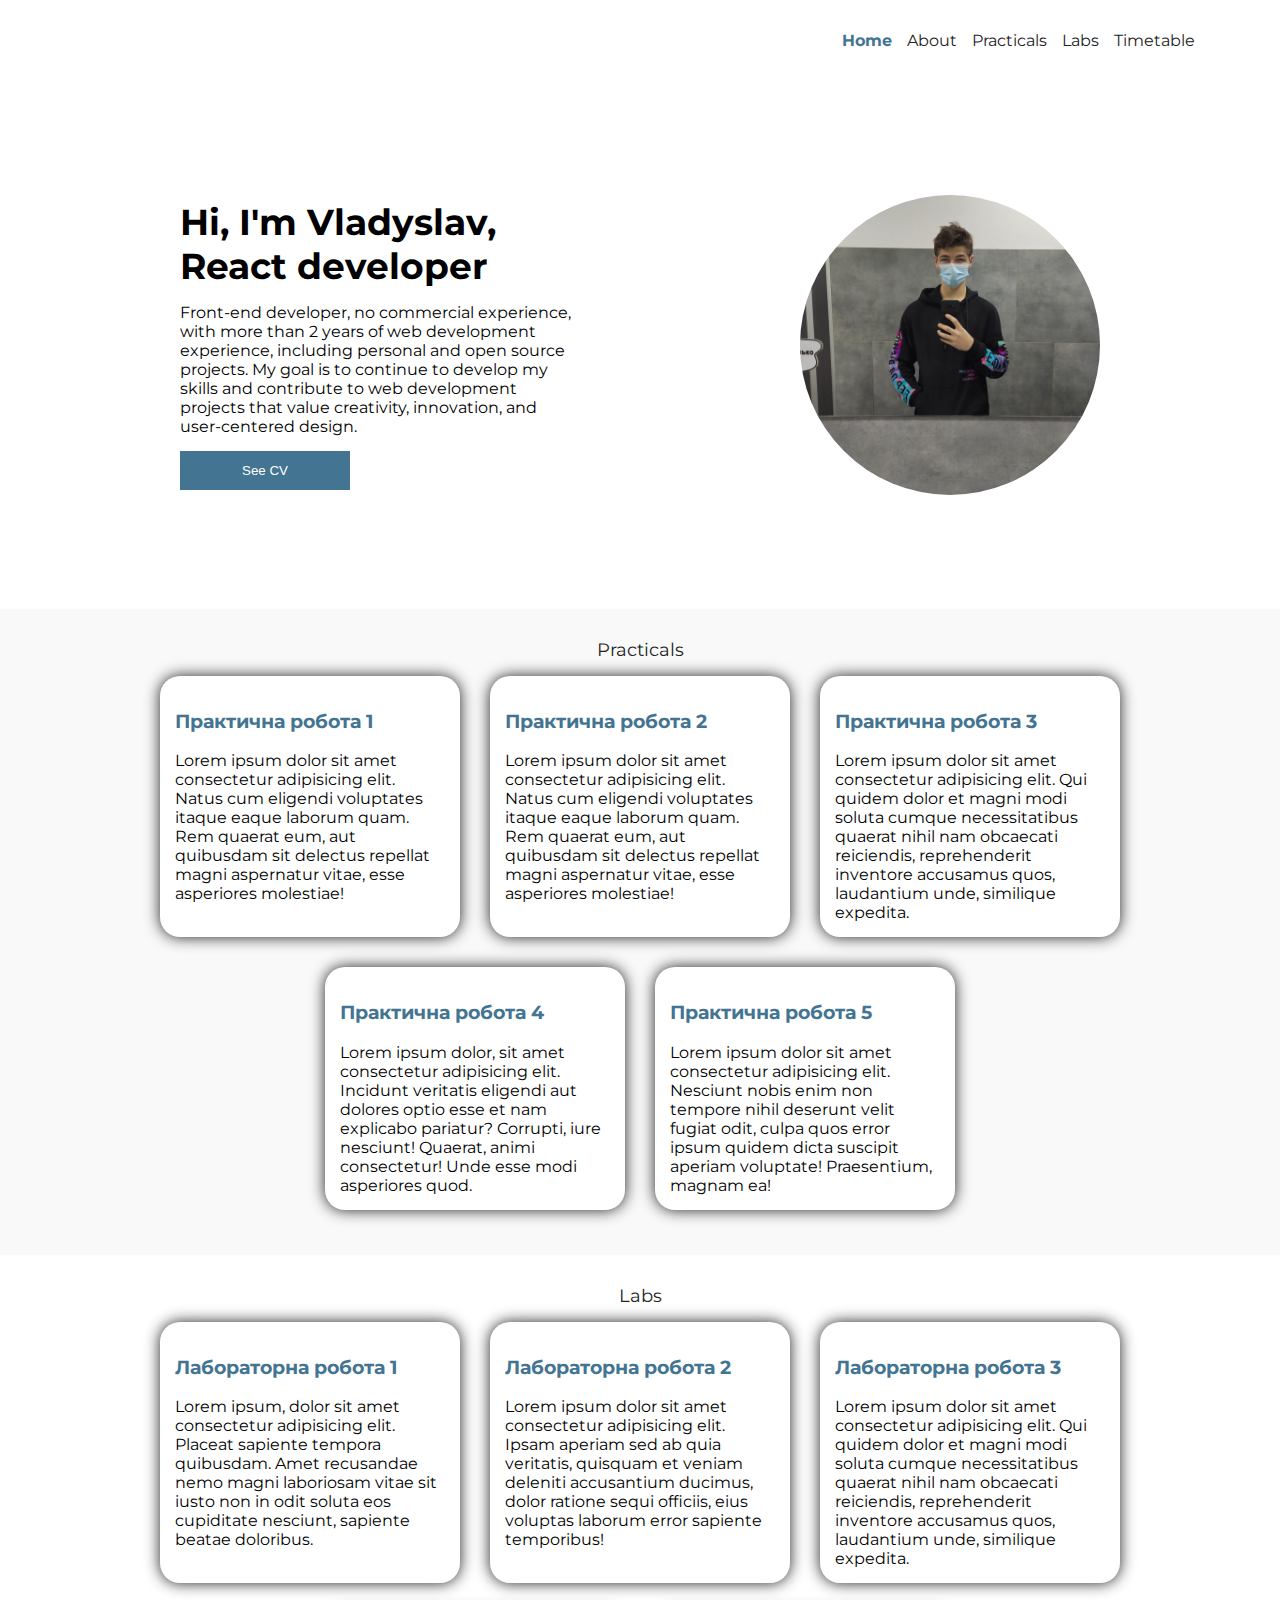
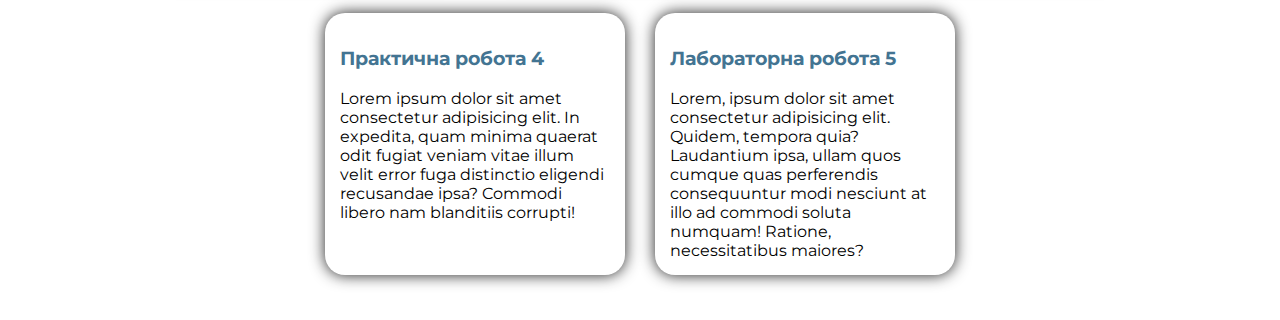
==== lab5/index.html @ 9008a157 "added lab5" ====
<!DOCTYPE html>
<html lang="en">
	<head>
		<meta charset="UTF-8" />
		<meta name="viewport" content="width=device-width, initial-scale=1.0" />
		<title>Masokha Vladyslav - Junior React developer</title>
		<link rel="stylesheet" href="./assets/styles/style.css" />

		<!-- Fonts -->
		<link rel="preconnect" href="https://fonts.googleapis.com" />
		<link rel="preconnect" href="https://fonts.gstatic.com" crossorigin />
		<link
			href="https://fonts.googleapis.com/css2?family=Montserrat:ital,wght@0,100..900;1,100..900&display=swap"
			rel="stylesheet"
		/>

		<script src="./assets/js/main.js" defer></script>
	</head>
	<body>
		<div id="root">
			<header class="header">
				<div class="wrapper">
					<nav class="nav" role="navigation">
						<ul>
							<li>
								<a href="./index.html" class="navLink active">Home</a>
							</li>
							<li>
								<a href="#about" class="navLink">About</a>
							</li>
							<li>
								<a href="#pzs">Practicals</a>
							</li>
							<li>
								<a href="#labs">Labs</a>
							</li>
							<li>
								<a href="./timetable.html">Timetable</a>
							</li>
						</ul>
					</nav>

					<button type="button" class="burgerNav">
						<span class="burgerLine"></span>
					</button>
				</div>
			</header>

			<main class="main">
				<section class="about" id="about">
					<div class="wrapper">
						<div class="aboutBody">
							<div class="aboutInfo">
								<h1>Hi, I'm Vladyslav, React developer</h1>
								<p>
									Front-end developer, no commercial experience, with more than
									2 years of web development experience, including personal and
									open source projects. My goal is to continue to develop my
									skills and contribute to web development projects that value
									creativity, innovation, and user-centered design.
								</p>
								<a
									href="https://stirring-bienenstitch-fa72ca.netlify.app/"
									target="_blank"
								>
									<button type="button">See CV</button>
								</a>
							</div>

							<img
								src="./assets/images/photo.jpg"
								alt="User photo"
								class="aboutImage"
							/>
						</div>
					</div>
				</section>

				<section class="pzs" id="pzs">
					<div class="wrapper">
						<h2>Practicals</h2>

						<div class="pzsBody">
							<div class="pz">
								<h3>
									<a href="./timetable.html">Практична робота 1</a>
								</h3>
								<p>
									Lorem ipsum dolor sit amet consectetur adipisicing elit. Natus
									cum eligendi voluptates itaque eaque laborum quam. Rem quaerat
									eum, aut quibusdam sit delectus repellat magni aspernatur
									vitae, esse asperiores molestiae!
								</p>
							</div>
							<div class="pz">
								<h3>
									<a href="./pz1/index.html">Практична робота 2</a>
								</h3>
								<p>
									Lorem ipsum dolor sit amet consectetur adipisicing elit. Natus
									cum eligendi voluptates itaque eaque laborum quam. Rem quaerat
									eum, aut quibusdam sit delectus repellat magni aspernatur
									vitae, esse asperiores molestiae!
								</p>
							</div>
							<div class="pz">
								<h3>
									<a href="./pz3/index.html">Практична робота 3</a>
								</h3>
								<p>
									Lorem ipsum dolor sit amet consectetur adipisicing elit. Qui
									quidem dolor et magni modi soluta cumque necessitatibus
									quaerat nihil nam obcaecati reiciendis, reprehenderit
									inventore accusamus quos, laudantium unde, similique expedita.
								</p>
							</div>
							<div class="pz">
								<h3>
									<a href="./pz4/index.html">Практична робота 4</a>
								</h3>
								<p>
									Lorem ipsum dolor, sit amet consectetur adipisicing elit.
									Incidunt veritatis eligendi aut dolores optio esse et nam
									explicabo pariatur? Corrupti, iure nesciunt! Quaerat, animi
									consectetur! Unde esse modi asperiores quod.
								</p>
							</div>
							<div class="pz">
								<h3>
									<a href="./pz5/index.html">Практична робота 5</a>
								</h3>
								<p>
									Lorem ipsum dolor sit amet consectetur adipisicing elit.
									Nesciunt nobis enim non tempore nihil deserunt velit fugiat
									odit, culpa quos error ipsum quidem dicta suscipit aperiam
									voluptate! Praesentium, magnam ea!
								</p>
							</div>
						</div>
					</div>
				</section>

				<section class="labs" id="labs">
					<div class="wrapper">
						<h2>Labs</h2>

						<div class="labsBody">
							<div class="lab">
								<h3>
									<a href="./lab1/index.html">Лабораторна робота 1</a>
								</h3>
								<p>
									Lorem ipsum, dolor sit amet consectetur adipisicing elit.
									Placeat sapiente tempora quibusdam. Amet recusandae nemo magni
									laboriosam vitae sit iusto non in odit soluta eos cupiditate
									nesciunt, sapiente beatae doloribus.
								</p>
							</div>
							<div class="lab">
								<h3>
									<a href="./lab2/lab2.html">Лабораторна робота 2</a>
								</h3>
								<p>
									Lorem ipsum dolor sit amet consectetur adipisicing elit. Ipsam
									aperiam sed ab quia veritatis, quisquam et veniam deleniti
									accusantium ducimus, dolor ratione sequi officiis, eius
									voluptas laborum error sapiente temporibus!
								</p>
							</div>
							<div class="lab">
								<h3>
									<a href="./pz3/index.html">Лабораторна робота 3</a>
								</h3>
								<p>
									Lorem ipsum dolor sit amet consectetur adipisicing elit. Qui
									quidem dolor et magni modi soluta cumque necessitatibus
									quaerat nihil nam obcaecati reiciendis, reprehenderit
									inventore accusamus quos, laudantium unde, similique expedita.
								</p>
							</div>
							<div class="lab">
								<h3>
									<a href="./lab4/index.html">Практична робота 4</a>
								</h3>
								<p>
									Lorem ipsum dolor sit amet consectetur adipisicing elit. In
									expedita, quam minima quaerat odit fugiat veniam vitae illum
									velit error fuga distinctio eligendi recusandae ipsa? Commodi
									libero nam blanditiis corrupti!
								</p>
							</div>
							<div class="lab">
								<h3>
									<a href="./lab5/index.html">Лабораторна робота 5</a>
								</h3>
								<p>
									Lorem, ipsum dolor sit amet consectetur adipisicing elit.
									Quidem, tempora quia? Laudantium ipsa, ullam quos cumque quas
									perferendis consequuntur modi nesciunt at illo ad commodi
									soluta numquam! Ratione, necessitatibus maiores?
								</p>
							</div>
						</div>
					</div>
				</section>
			</main>
		</div>
	</body>
</html>
---- lab5/assets/styles/style.css ----
*,
*::before,
*::after {
	box-sizing: border-box;
}

#root {
	display: flex;
	flex-direction: column;
	min-height: 100vh;
	overflow: hidden;
}

body {
	font-family: 'Montserrat', serif;
}

body,
h1,
p,
h2 {
	margin: 0;
	padding: 0;
}

li {
	list-style: none;
}

a {
	text-decoration: none;
}

.wrapper {
	max-width: 1170px;
	margin: 0 auto;
	padding: 0 15px;
}

.header {
	background-color: #fff;

	.nav {
		position: fixed;
		top: 0;
		left: 0;
		right: 0;

		z-index: 2;

		ul {
			display: flex;
			flex-direction: column;
			align-items: center;
			background-color: #fff;
			padding: 10px 15px;
			transition: transform 1s ease;
			transform: translateY(-200%);

			&.visible {
				transform: none;
			}

			li {
				padding: 5px 0;
				cursor: pointer;

				a {
					color: #222;
					transition: color 0.5s ease-in-out;

					&.active {
						color: #437492;
						font-weight: 700;
					}

					&:hover {
						color: #437492;
					}
				}
			}
		}
	}

	.burgerNav {
		position: absolute;
		right: 15px;
		top: 15px;
		display: block;
		z-index: 9;

		width: 30px;
		height: 20px;

		padding: 0;
		border: none;
		background: transparent;

		cursor: pointer;

		&::before,
		&::after {
			content: '';
			position: absolute;
			right: 0;

			width: 100%;
			height: 2px;

			background: #222;
			transition: transform 0.5s ease-in;
		}

		&::before {
			top: 0;
		}

		&::after {
			bottom: 0;
		}

		.burgerLine {
			width: 100%;
			height: 2px;

			position: absolute;
			right: 0;
			top: 50%;

			background: #222;
			transform: translateY(-50%);
			opacity: 1;
			transition: opacity 1s ease;
		}
	}

	.open {
		.burgerLine {
			opacity: 0;
		}

		&::before {
			top: 10px;
			transform: rotate(45deg);
		}

		&::after {
			top: 10px;
			transform: rotate(-45deg);
		}
	}
}

.about {
	background-color: #fff;

	.aboutBody {
		display: flex;
		flex-direction: column-reverse;
		flex-wrap: wrap;
		justify-content: space-around;
		gap: 30px;
		align-items: center;
		padding: 10% 15px;

		.aboutInfo {
			max-width: 400px;
			display: flex;
			flex-direction: column;
			text-align: center;
			align-items: center;
			gap: 15px;

			h1 {
				font-size: 36px;
			}

			a {
				font-weight: 700;
				transition: color 0.5s ease-in-out;

				button {
					color: #fff;
					cursor: pointer;
					transition: all 0.5s ease-in-out;
					padding: 10px 60px;
					border: 2px solid #437492;
					background-color: #437492;

					&:hover {
						background-color: transparent;
						color: #222;
					}
				}
			}
		}

		.aboutImage {
			max-width: 300px;
			border-radius: 50%;
		}
	}
}

.pzs,
.labs {
	padding: 30px 0;
	background-color: #f9f9f9;

	h2 {
		font-size: 18px;
		color: #222;
		font-weight: 400;
		text-align: center;
	}

	.pzsBody,
	.labsBody {
		display: flex;
		flex-wrap: wrap;
		justify-content: center;
		gap: 30px;
		margin: 15px 0;

		.pz,
		.lab {
			max-width: 300px;
			background-color: #fff;
			padding: 15px;
			border-radius: 20px;
			box-shadow: 0 0 15px #222;
			transition: transform .5s ease-in-out;

			&:hover {
				cursor: pointer;
				transform: scale(1.05);
			}

			h3 a {
				color: #437492;
			}
		}
	}
}

.labs {
	background-color: #fff;
}

table {
	width: 100%;
	border-collapse: collapse;
	margin: 20px 0;
	box-shadow: 0 2px 10px rgba(0, 0, 0, 0.1);

	th,
	td {
		border: 1px solid #ccc;
		padding: 15px;
		text-align: center;
		background-color: #fff;
		transition: background-color 0.3s;
	}

	th {
		background-color: #502fd4;
		color: #fff;

		p {
			margin: 0;
			font-size: 0.8em;
		}
	}

	td:hover {
		background-color: #f1f1f1;
	}

	.time {
		font-weight: bold;
	}
}

@media screen and (min-width: 1024px) {
	.header {
		.nav {
			position: static;

			ul {
				flex-direction: row;
				transform: none;
				justify-content: flex-end;

				li:not(:first-child) {
					margin: 0 0 0 15px;
				}
			}
		}

		.burgerNav {
			display: none;
		}
	}

	.about {
		.aboutBody {
			flex-direction: row;

			.aboutInfo {
				text-align: start;
				align-items: flex-start;
			}
		}
	}
}
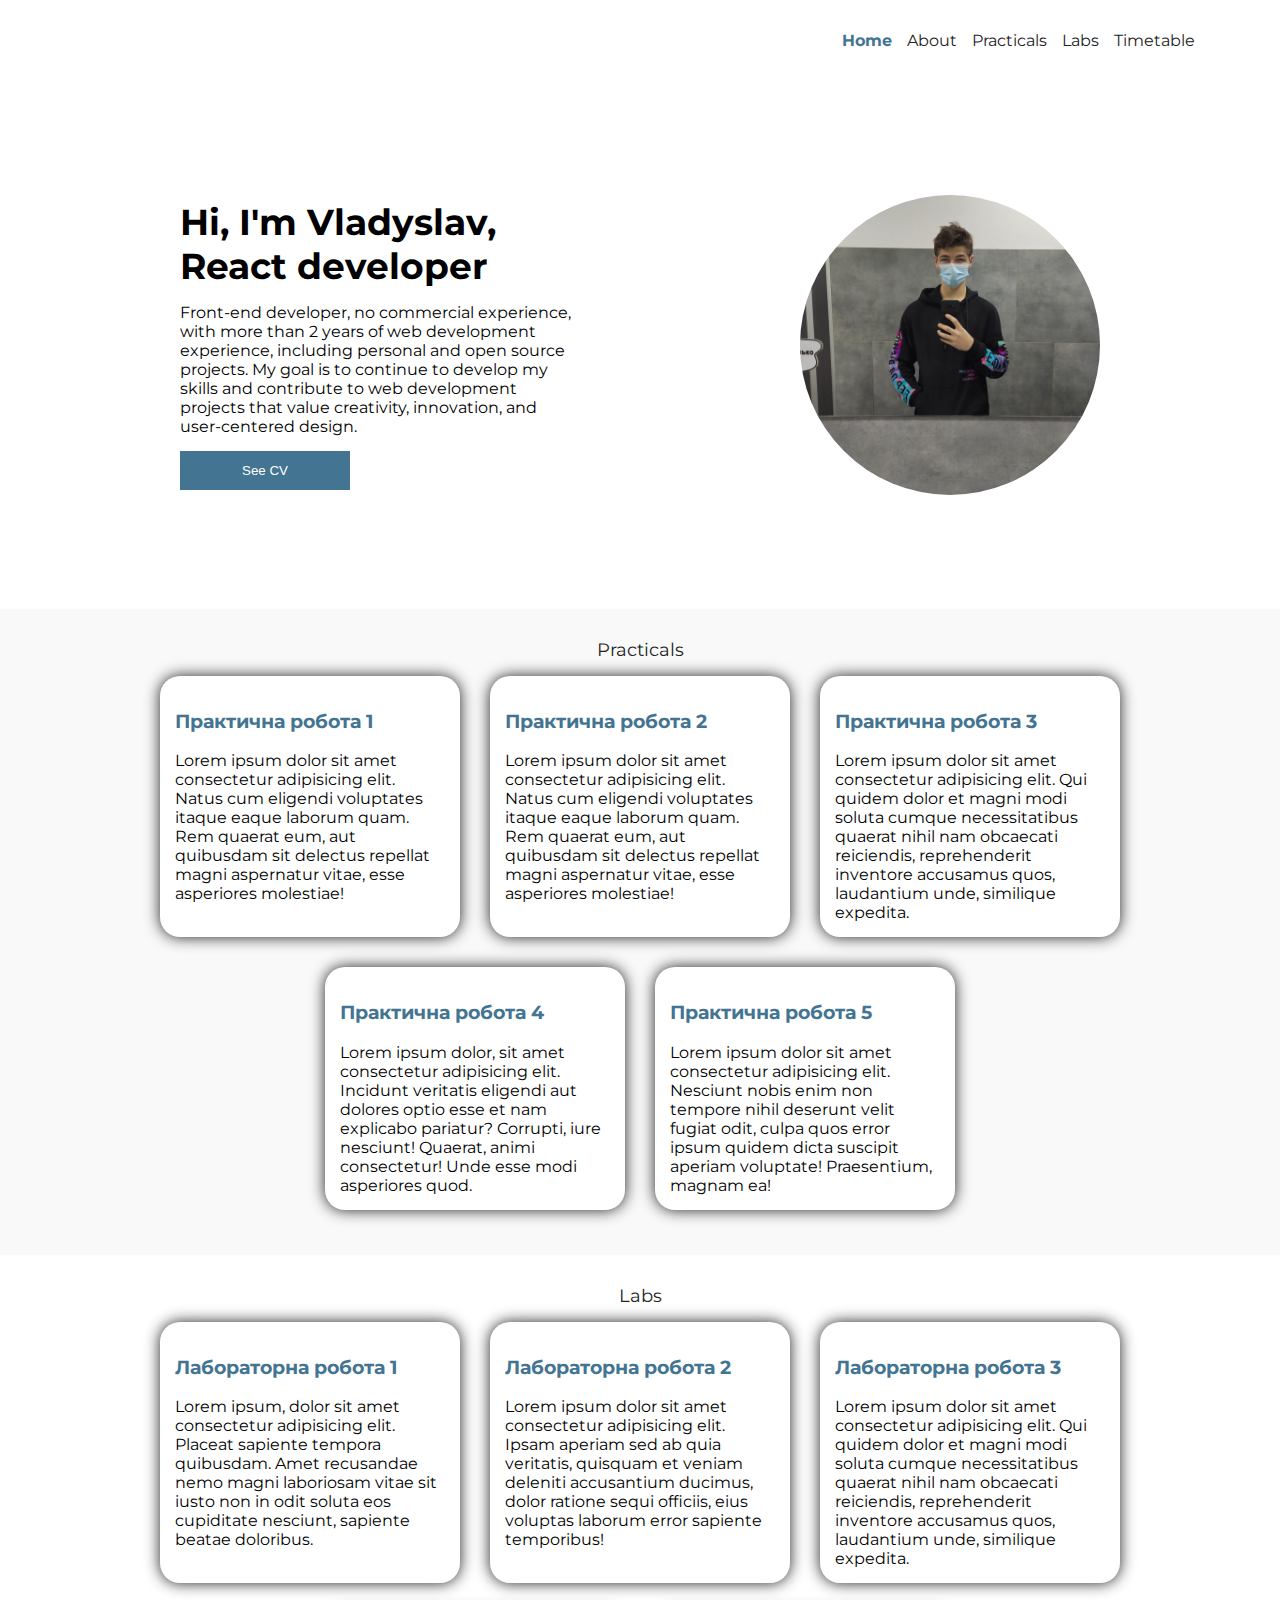
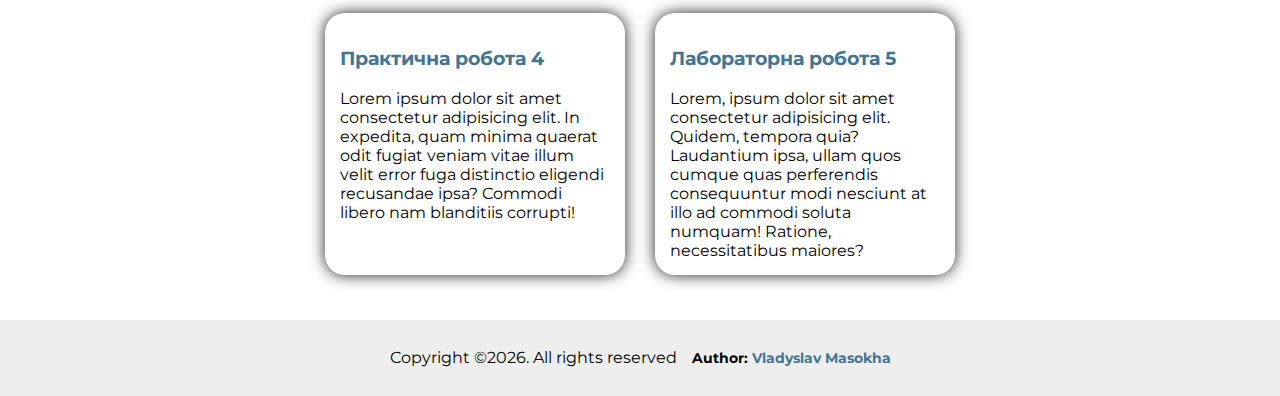
==== commit 9b0a2b5d: "added footer & styles" ====
--- a/lab5/index.html
+++ b/lab5/index.html
@@ -204,6 +204,15 @@
 					</div>
 				</section>
 			</main>
+
+			<footer class="footer">
+				<div class="wrapper">
+					<div class="footerBody">
+						<p>Copyright &copy;<span></span>. All rights reserved</p>
+						<h3>Author: <span>Vladyslav Masokha</span></h3>
+					</div>
+				</div>
+			</footer>
 		</div>
 	</body>
 </html>
--- a/lab5/assets/styles/style.css
+++ b/lab5/assets/styles/style.css
@@ -229,7 +229,7 @@
 			padding: 15px;
 			border-radius: 20px;
 			box-shadow: 0 0 15px #222;
-			transition: transform .5s ease-in-out;
+			transition: transform 0.5s ease-in-out;
 
 			&:hover {
 				cursor: pointer;
@@ -245,6 +245,27 @@
 
 .labs {
 	background-color: #fff;
+}
+
+.footer {
+	background-color: #eee;
+
+	.footerBody {
+		display: flex;
+		flex-wrap: wrap;
+		justify-content: center;
+		gap: 15px;
+		align-items: center;
+		padding: 15px 0;
+
+		h3 {
+			font-size: 14px;
+
+			span {
+				color: #437492;
+			}
+		}
+	}
 }
 
 table {
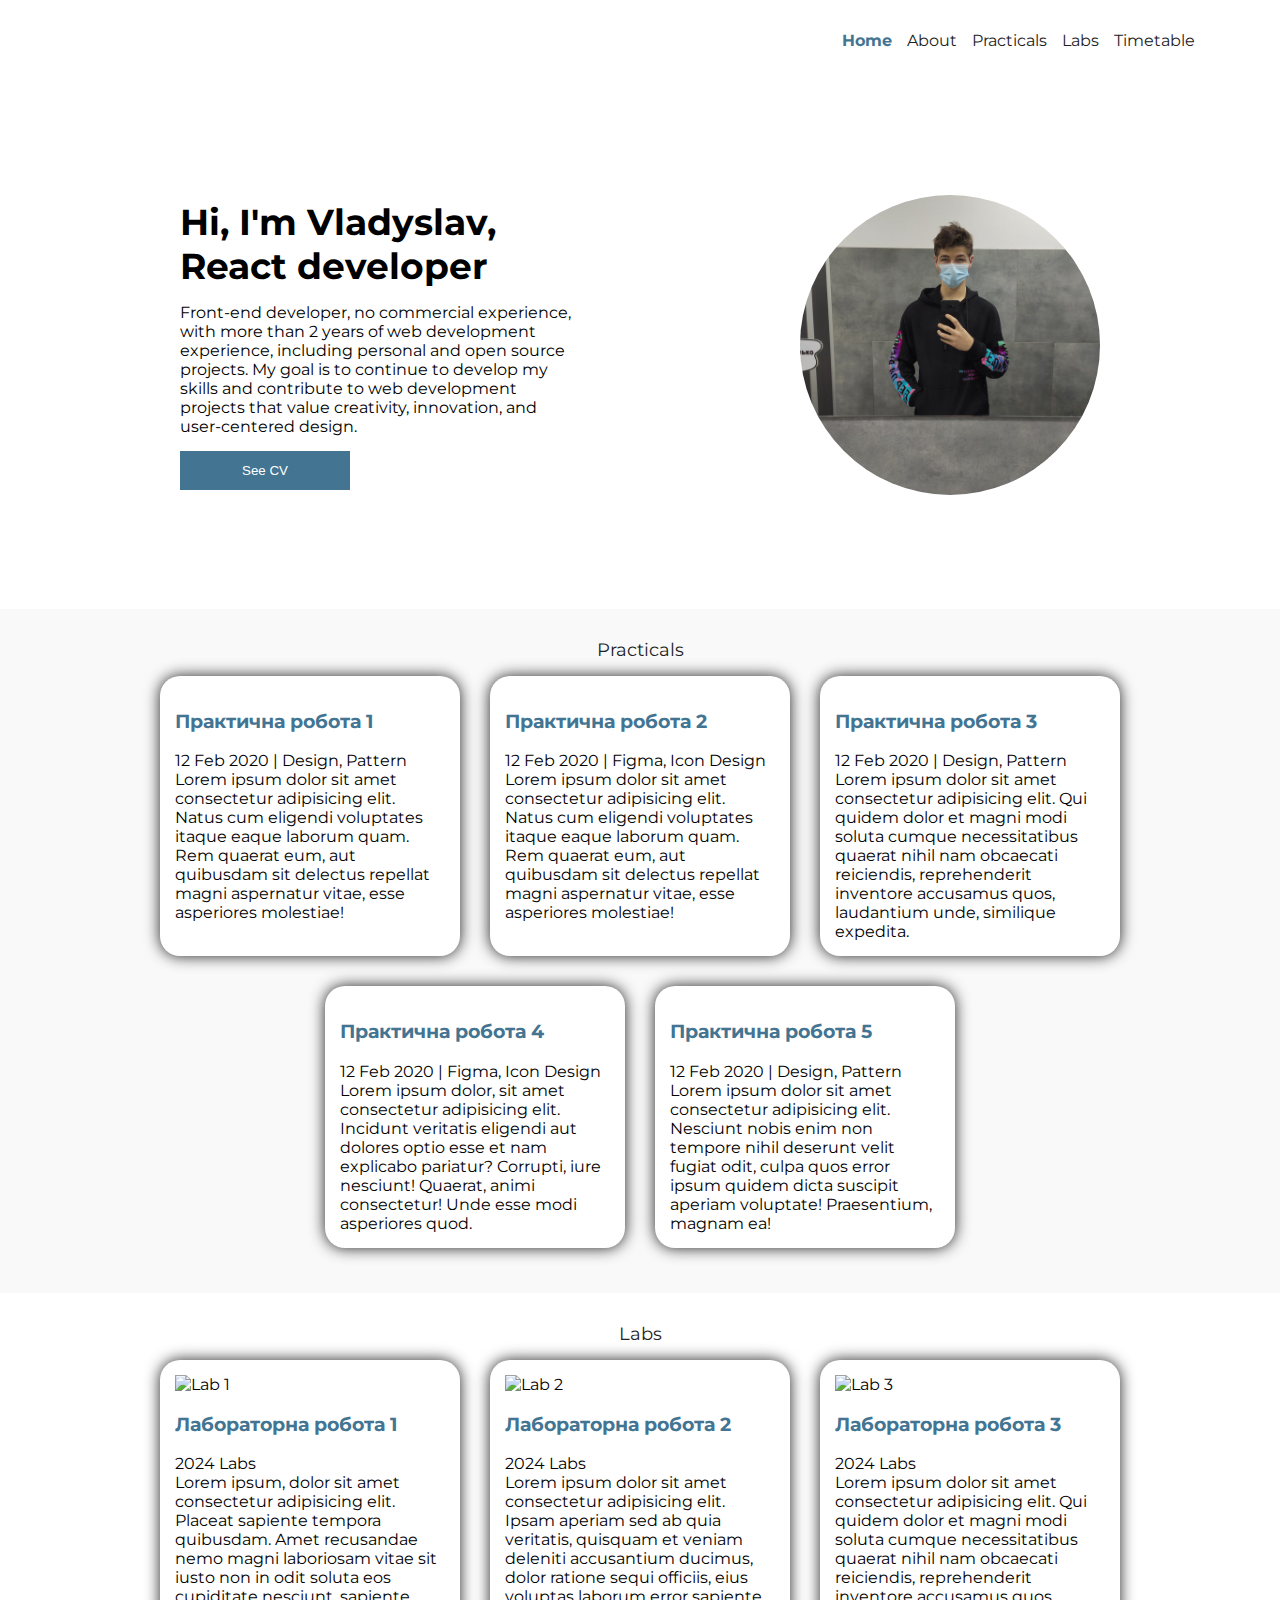
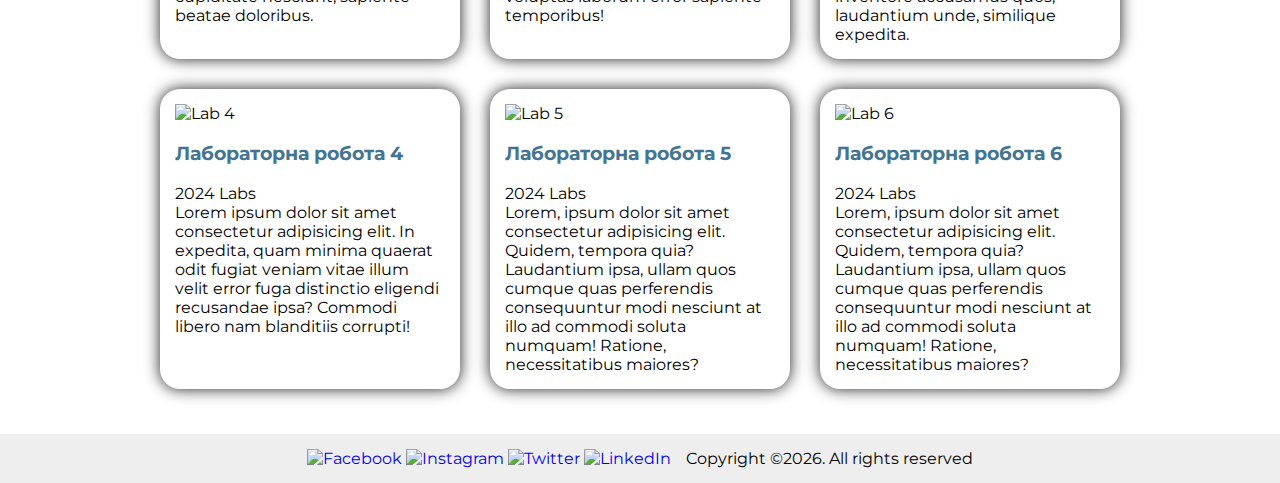
==== commit 0cac54b0: "added lab6" ====
--- a/lab5/index.html
+++ b/lab5/index.html
@@ -85,6 +85,7 @@
 								<h3>
 									<a href="./timetable.html">Практична робота 1</a>
 								</h3>
+								<p class="dateAuthor">12 Feb 2020 | Design, Pattern</p>
 								<p>
 									Lorem ipsum dolor sit amet consectetur adipisicing elit. Natus
 									cum eligendi voluptates itaque eaque laborum quam. Rem quaerat
@@ -96,6 +97,7 @@
 								<h3>
 									<a href="./pz1/index.html">Практична робота 2</a>
 								</h3>
+								<p class="dateAuthor">12 Feb 2020 | Figma, Icon Design</p>
 								<p>
 									Lorem ipsum dolor sit amet consectetur adipisicing elit. Natus
 									cum eligendi voluptates itaque eaque laborum quam. Rem quaerat
@@ -107,6 +109,7 @@
 								<h3>
 									<a href="./pz3/index.html">Практична робота 3</a>
 								</h3>
+								<p class="dateAuthor">12 Feb 2020 | Design, Pattern</p>
 								<p>
 									Lorem ipsum dolor sit amet consectetur adipisicing elit. Qui
 									quidem dolor et magni modi soluta cumque necessitatibus
@@ -118,6 +121,7 @@
 								<h3>
 									<a href="./pz4/index.html">Практична робота 4</a>
 								</h3>
+								<p class="dateAuthor">12 Feb 2020 | Figma, Icon Design</p>
 								<p>
 									Lorem ipsum dolor, sit amet consectetur adipisicing elit.
 									Incidunt veritatis eligendi aut dolores optio esse et nam
@@ -129,6 +133,7 @@
 								<h3>
 									<a href="./pz5/index.html">Практична робота 5</a>
 								</h3>
+								<p class="dateAuthor">12 Feb 2020 | Design, Pattern</p>
 								<p>
 									Lorem ipsum dolor sit amet consectetur adipisicing elit.
 									Nesciunt nobis enim non tempore nihil deserunt velit fugiat
@@ -146,59 +151,119 @@
 
 						<div class="labsBody">
 							<div class="lab">
-								<h3>
-									<a href="./lab1/index.html">Лабораторна робота 1</a>
-								</h3>
-								<p>
-									Lorem ipsum, dolor sit amet consectetur adipisicing elit.
-									Placeat sapiente tempora quibusdam. Amet recusandae nemo magni
-									laboriosam vitae sit iusto non in odit soluta eos cupiditate
-									nesciunt, sapiente beatae doloribus.
-								</p>
-							</div>
-							<div class="lab">
-								<h3>
-									<a href="./lab2/lab2.html">Лабораторна робота 2</a>
-								</h3>
-								<p>
-									Lorem ipsum dolor sit amet consectetur adipisicing elit. Ipsam
-									aperiam sed ab quia veritatis, quisquam et veniam deleniti
-									accusantium ducimus, dolor ratione sequi officiis, eius
-									voluptas laborum error sapiente temporibus!
-								</p>
-							</div>
-							<div class="lab">
-								<h3>
-									<a href="./pz3/index.html">Лабораторна робота 3</a>
-								</h3>
-								<p>
-									Lorem ipsum dolor sit amet consectetur adipisicing elit. Qui
-									quidem dolor et magni modi soluta cumque necessitatibus
-									quaerat nihil nam obcaecati reiciendis, reprehenderit
-									inventore accusamus quos, laudantium unde, similique expedita.
-								</p>
-							</div>
-							<div class="lab">
-								<h3>
-									<a href="./lab4/index.html">Практична робота 4</a>
-								</h3>
-								<p>
-									Lorem ipsum dolor sit amet consectetur adipisicing elit. In
-									expedita, quam minima quaerat odit fugiat veniam vitae illum
-									velit error fuga distinctio eligendi recusandae ipsa? Commodi
-									libero nam blanditiis corrupti!
-								</p>
-							</div>
-							<div class="lab">
-								<h3>
-									<a href="./lab5/index.html">Лабораторна робота 5</a>
-								</h3>
-								<p>
-									Lorem, ipsum dolor sit amet consectetur adipisicing elit.
-									Quidem, tempora quia? Laudantium ipsa, ullam quos cumque quas
-									perferendis consequuntur modi nesciunt at illo ad commodi
-									soluta numquam! Ratione, necessitatibus maiores?
-								</p>
+								<img
+									src="./assets/images/Rectangle 30.png"
+									alt="Lab 1"
+									class="labImage"
+								/>
+								<div class="labBody">
+									<h3>
+										<a href="./lab1/index.html">Лабораторна робота 1</a>
+									</h3>
+									<p><span>2024</span> Labs</p>
+									<p>
+										Lorem ipsum, dolor sit amet consectetur adipisicing elit.
+										Placeat sapiente tempora quibusdam. Amet recusandae nemo
+										magni laboriosam vitae sit iusto non in odit soluta eos
+										cupiditate nesciunt, sapiente beatae doloribus.
+									</p>
+								</div>
+							</div>
+							<div class="lab">
+								<img
+									src="./assets/images/Rectangle 32.png"
+									alt="Lab 2"
+									class="labImage"
+								/>
+								<div class="labBody">
+									<h3>
+										<a href="./lab2/lab2.html">Лабораторна робота 2</a>
+									</h3>
+									<p><span>2024</span> Labs</p>
+									<p>
+										Lorem ipsum dolor sit amet consectetur adipisicing elit.
+										Ipsam aperiam sed ab quia veritatis, quisquam et veniam
+										deleniti accusantium ducimus, dolor ratione sequi officiis,
+										eius voluptas laborum error sapiente temporibus!
+									</p>
+								</div>
+							</div>
+							<div class="lab">
+								<img
+									src="./assets/images/Rectangle 34.png"
+									alt="Lab 3"
+									class="labImage"
+								/>
+								<div class="labBody">
+									<h3>
+										<a href="./pz3/index.html">Лабораторна робота 3</a>
+									</h3>
+									<p><span>2024</span> Labs</p>
+									<p>
+										Lorem ipsum dolor sit amet consectetur adipisicing elit. Qui
+										quidem dolor et magni modi soluta cumque necessitatibus
+										quaerat nihil nam obcaecati reiciendis, reprehenderit
+										inventore accusamus quos, laudantium unde, similique
+										expedita.
+									</p>
+								</div>
+							</div>
+							<div class="lab">
+								<img
+									src="./assets/images/Rectangle 30.png"
+									alt="Lab 4"
+									class="labImage"
+								/>
+								<div class="labBody">
+									<h3>
+										<a href="./lab4/index.html">Лабораторна робота 4</a>
+									</h3>
+									<p><span>2024</span> Labs</p>
+									<p>
+										Lorem ipsum dolor sit amet consectetur adipisicing elit. In
+										expedita, quam minima quaerat odit fugiat veniam vitae illum
+										velit error fuga distinctio eligendi recusandae ipsa?
+										Commodi libero nam blanditiis corrupti!
+									</p>
+								</div>
+							</div>
+							<div class="lab">
+								<img
+									src="./assets/images/Rectangle 32.png"
+									alt="Lab 5"
+									class="labImage"
+								/>
+								<div class="labBody">
+									<h3>
+										<a href="./lab5/index.html">Лабораторна робота 5</a>
+									</h3>
+									<p><span>2024</span> Labs</p>
+									<p>
+										Lorem, ipsum dolor sit amet consectetur adipisicing elit.
+										Quidem, tempora quia? Laudantium ipsa, ullam quos cumque
+										quas perferendis consequuntur modi nesciunt at illo ad
+										commodi soluta numquam! Ratione, necessitatibus maiores?
+									</p>
+								</div>
+							</div>
+							<div class="lab">
+								<img
+									src="./assets/images/Rectangle 34.png"
+									alt="Lab 6"
+									class="labImage"
+								/>
+								<div class="labBody">
+									<h3>
+										<a href="./lab6/index.html">Лабораторна робота 6</a>
+									</h3>
+									<p><span>2024</span> Labs</p>
+									<p>
+										Lorem, ipsum dolor sit amet consectetur adipisicing elit.
+										Quidem, tempora quia? Laudantium ipsa, ullam quos cumque
+										quas perferendis consequuntur modi nesciunt at illo ad
+										commodi soluta numquam! Ratione, necessitatibus maiores?
+									</p>
+								</div>
 							</div>
 						</div>
 					</div>
@@ -208,8 +273,13 @@
 			<footer class="footer">
 				<div class="wrapper">
 					<div class="footerBody">
+						<div>
+							<a href="#"><img src="./assets/images/fb.png" alt="Facebook" /></a>
+							<a href="#"><img src="./assets/images/insta.png" alt="Instagram" /></a>
+							<a href="#"><img src="./assets/images/Group.png" alt="Twitter" /></a>
+							<a href="#"><img src="./assets/images/Linkedin.png" alt="LinkedIn" /></a>
+						</div>
 						<p>Copyright &copy;<span></span>. All rights reserved</p>
-						<h3>Author: <span>Vladyslav Masokha</span></h3>
 					</div>
 				</div>
 			</footer>
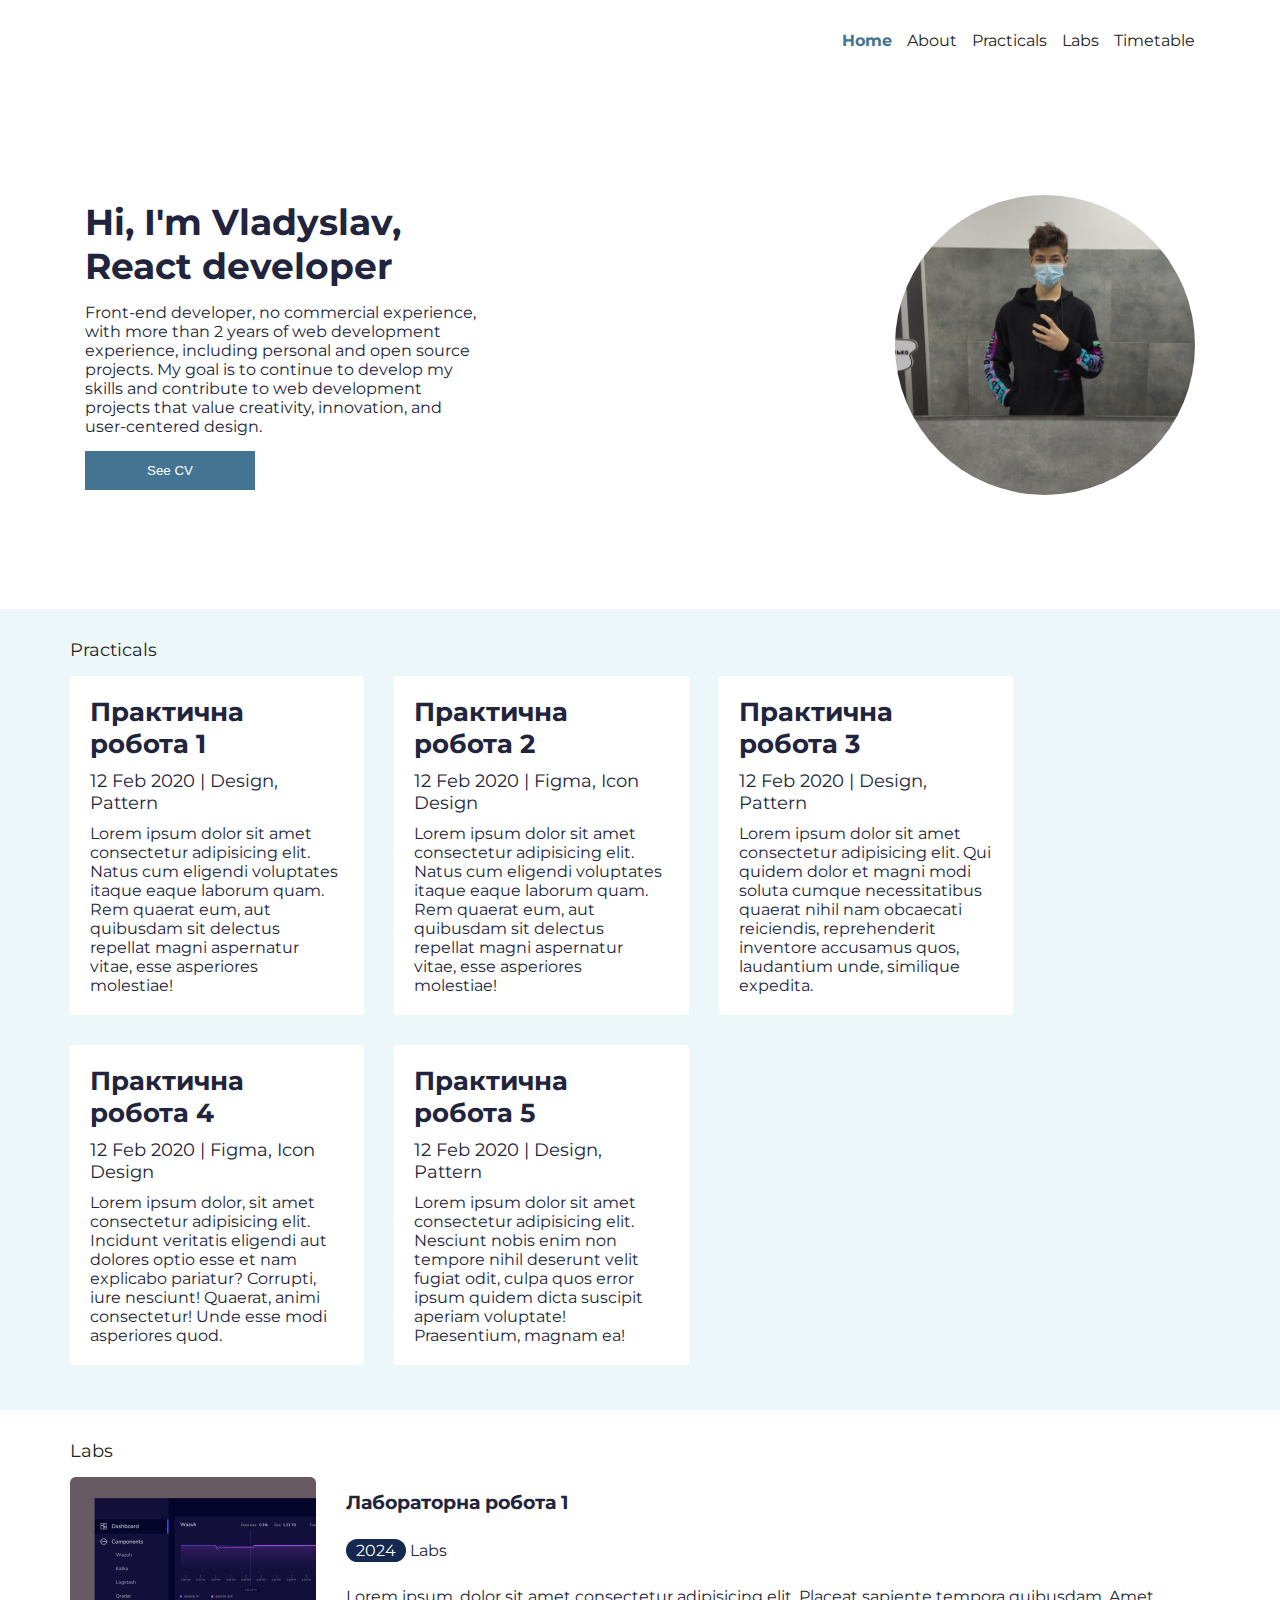
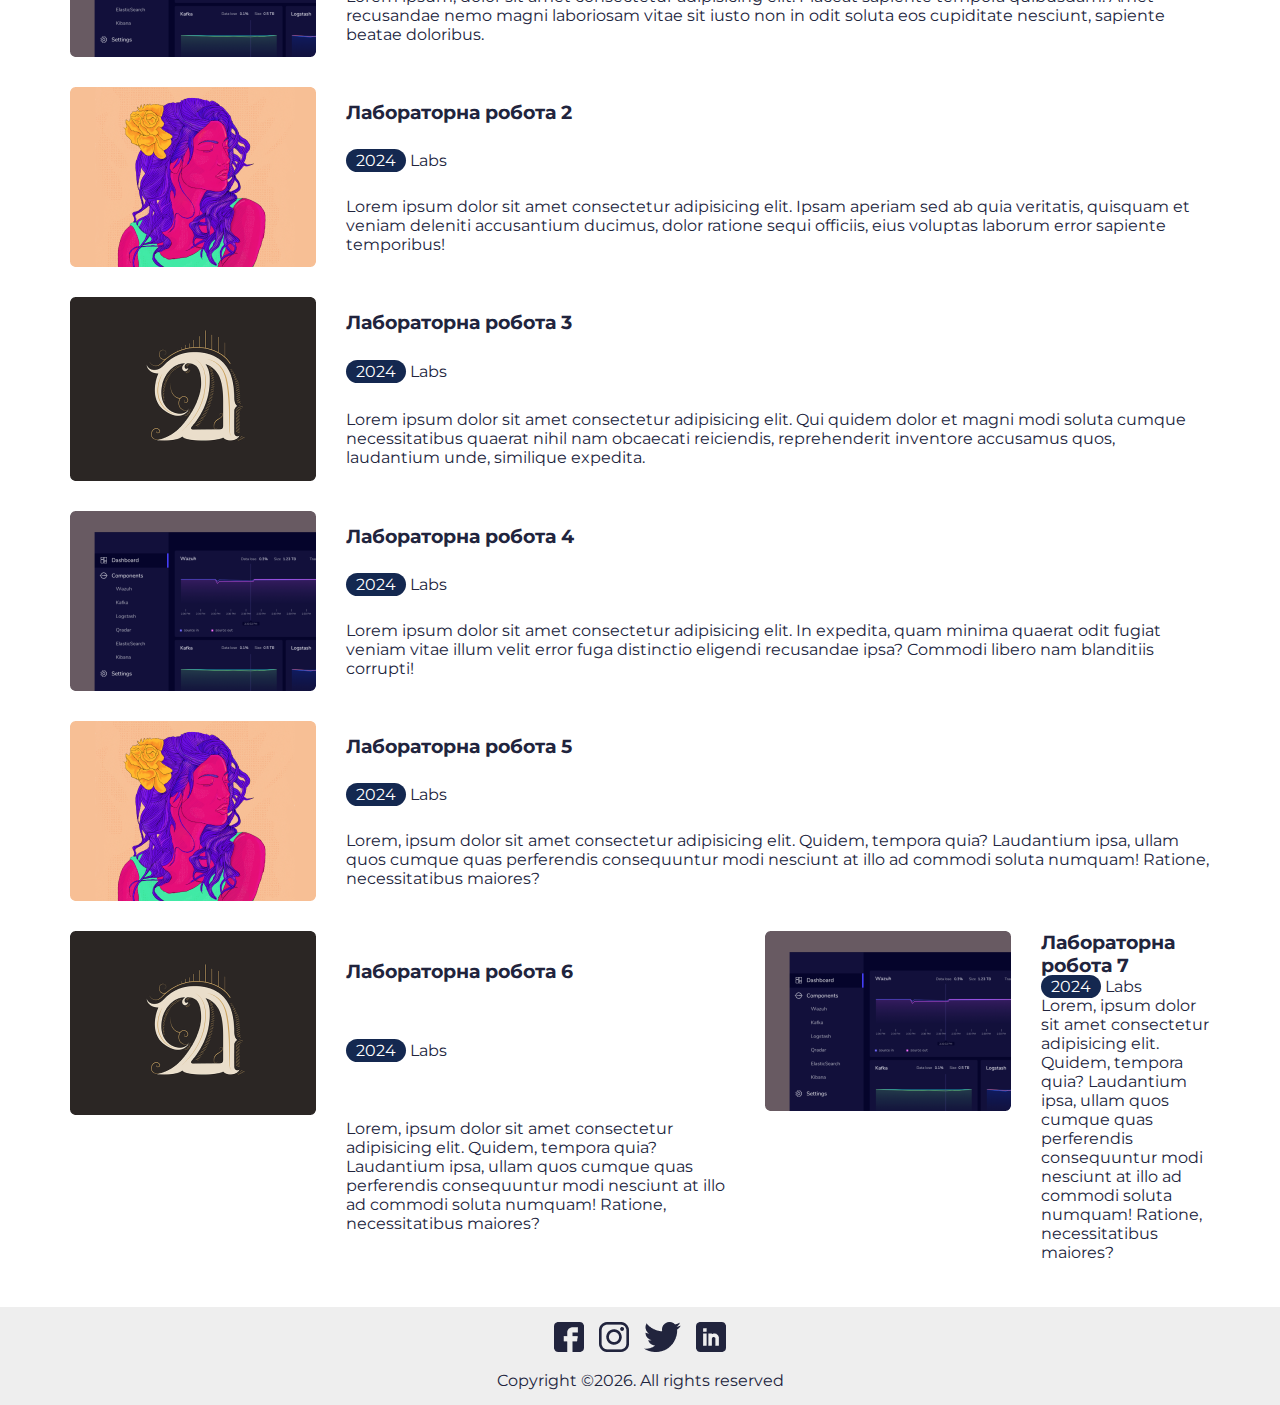
==== commit 18d31212: "upgrade lab5, added lab7" ====
--- a/lab5/index.html
+++ b/lab5/index.html
@@ -264,6 +264,26 @@
 										commodi soluta numquam! Ratione, necessitatibus maiores?
 									</p>
 								</div>
+
+								<div class="lab">
+									<img
+										src="./assets/images/Rectangle 30.png"
+										alt="Lab 7"
+										class="labImage"
+									/>
+									<div class="labBody">
+										<h3>
+											<a href="./lab7/index.html">Лабораторна робота 7</a>
+										</h3>
+										<p><span>2024</span> Labs</p>
+										<p>
+											Lorem, ipsum dolor sit amet consectetur adipisicing elit.
+											Quidem, tempora quia? Laudantium ipsa, ullam quos cumque
+											quas perferendis consequuntur modi nesciunt at illo ad
+											commodi soluta numquam! Ratione, necessitatibus maiores?
+										</p>
+									</div>
+								</div>
 							</div>
 						</div>
 					</div>
@@ -274,10 +294,18 @@
 				<div class="wrapper">
 					<div class="footerBody">
 						<div>
-							<a href="#"><img src="./assets/images/fb.png" alt="Facebook" /></a>
-							<a href="#"><img src="./assets/images/insta.png" alt="Instagram" /></a>
-							<a href="#"><img src="./assets/images/Group.png" alt="Twitter" /></a>
-							<a href="#"><img src="./assets/images/Linkedin.png" alt="LinkedIn" /></a>
+							<a href="#"
+								><img src="./assets/images/fb.png" alt="Facebook"
+							/></a>
+							<a href="#"
+								><img src="./assets/images/insta.png" alt="Instagram"
+							/></a>
+							<a href="#"
+								><img src="./assets/images/Group.png" alt="Twitter"
+							/></a>
+							<a href="#"
+								><img src="./assets/images/Linkedin.png" alt="LinkedIn"
+							/></a>
 						</div>
 						<p>Copyright &copy;<span></span>. All rights reserved</p>
 					</div>
--- a/lab5/assets/styles/style.css
+++ b/lab5/assets/styles/style.css
@@ -13,6 +13,7 @@
 
 body {
 	font-family: 'Montserrat', serif;
+	color: #21243d;
 }
 
 body,
@@ -158,7 +159,7 @@
 		display: flex;
 		flex-direction: column-reverse;
 		flex-wrap: wrap;
-		justify-content: space-around;
+		justify-content: space-between;
 		gap: 30px;
 		align-items: center;
 		padding: 10% 15px;
@@ -205,39 +206,47 @@
 .pzs,
 .labs {
 	padding: 30px 0;
-	background-color: #f9f9f9;
+	background-color: #edf7fa;
 
 	h2 {
 		font-size: 18px;
 		color: #222;
 		font-weight: 400;
-		text-align: center;
 	}
 
 	.pzsBody,
 	.labsBody {
 		display: flex;
 		flex-wrap: wrap;
-		justify-content: center;
 		gap: 30px;
 		margin: 15px 0;
 
-		.pz,
-		.lab {
-			max-width: 300px;
+		.pz {
+			max-width: 23vw;
 			background-color: #fff;
-			padding: 15px;
-			border-radius: 20px;
-			box-shadow: 0 0 15px #222;
+			padding: 20px;
+			border-radius: 4px;
 			transition: transform 0.5s ease-in-out;
-
-			&:hover {
-				cursor: pointer;
-				transform: scale(1.05);
-			}
-
-			h3 a {
-				color: #437492;
+			display: flex;
+			flex-direction: column;
+			gap: 10px;
+
+			h3 {
+				margin: 0;
+				font-size: 26px;
+			}
+
+			a,
+			p {
+				color: #21243d;
+			}
+
+			.dateAuthor {
+				font-size: 18px;
+			}
+
+			p {
+				font-size: 16px;
 			}
 		}
 	}
@@ -245,6 +254,34 @@
 
 .labs {
 	background-color: #fff;
+
+	.lab {
+		display: flex;
+		align-items: flex-start;
+		gap: 30px;
+
+		.labBody {
+			height: 100%;
+			display: flex;
+			flex-direction: column;
+			justify-content: space-around;
+
+			h3 {
+				margin: 0;
+
+				a {
+					color: #21243d;
+				}
+			}
+
+			span {
+				color: #fff;
+				padding: 2px 10px;
+				background-color: #142850;
+				border-radius: 16px;
+			}
+		}
+	}
 }
 
 .footer {
@@ -252,18 +289,19 @@
 
 	.footerBody {
 		display: flex;
-		flex-wrap: wrap;
+		flex-direction: column;
 		justify-content: center;
 		gap: 15px;
 		align-items: center;
 		padding: 15px 0;
 
+		div {
+			display: flex;
+			gap: 15px;
+		}
+
 		h3 {
 			font-size: 14px;
-
-			span {
-				color: #437492;
-			}
 		}
 	}
 }
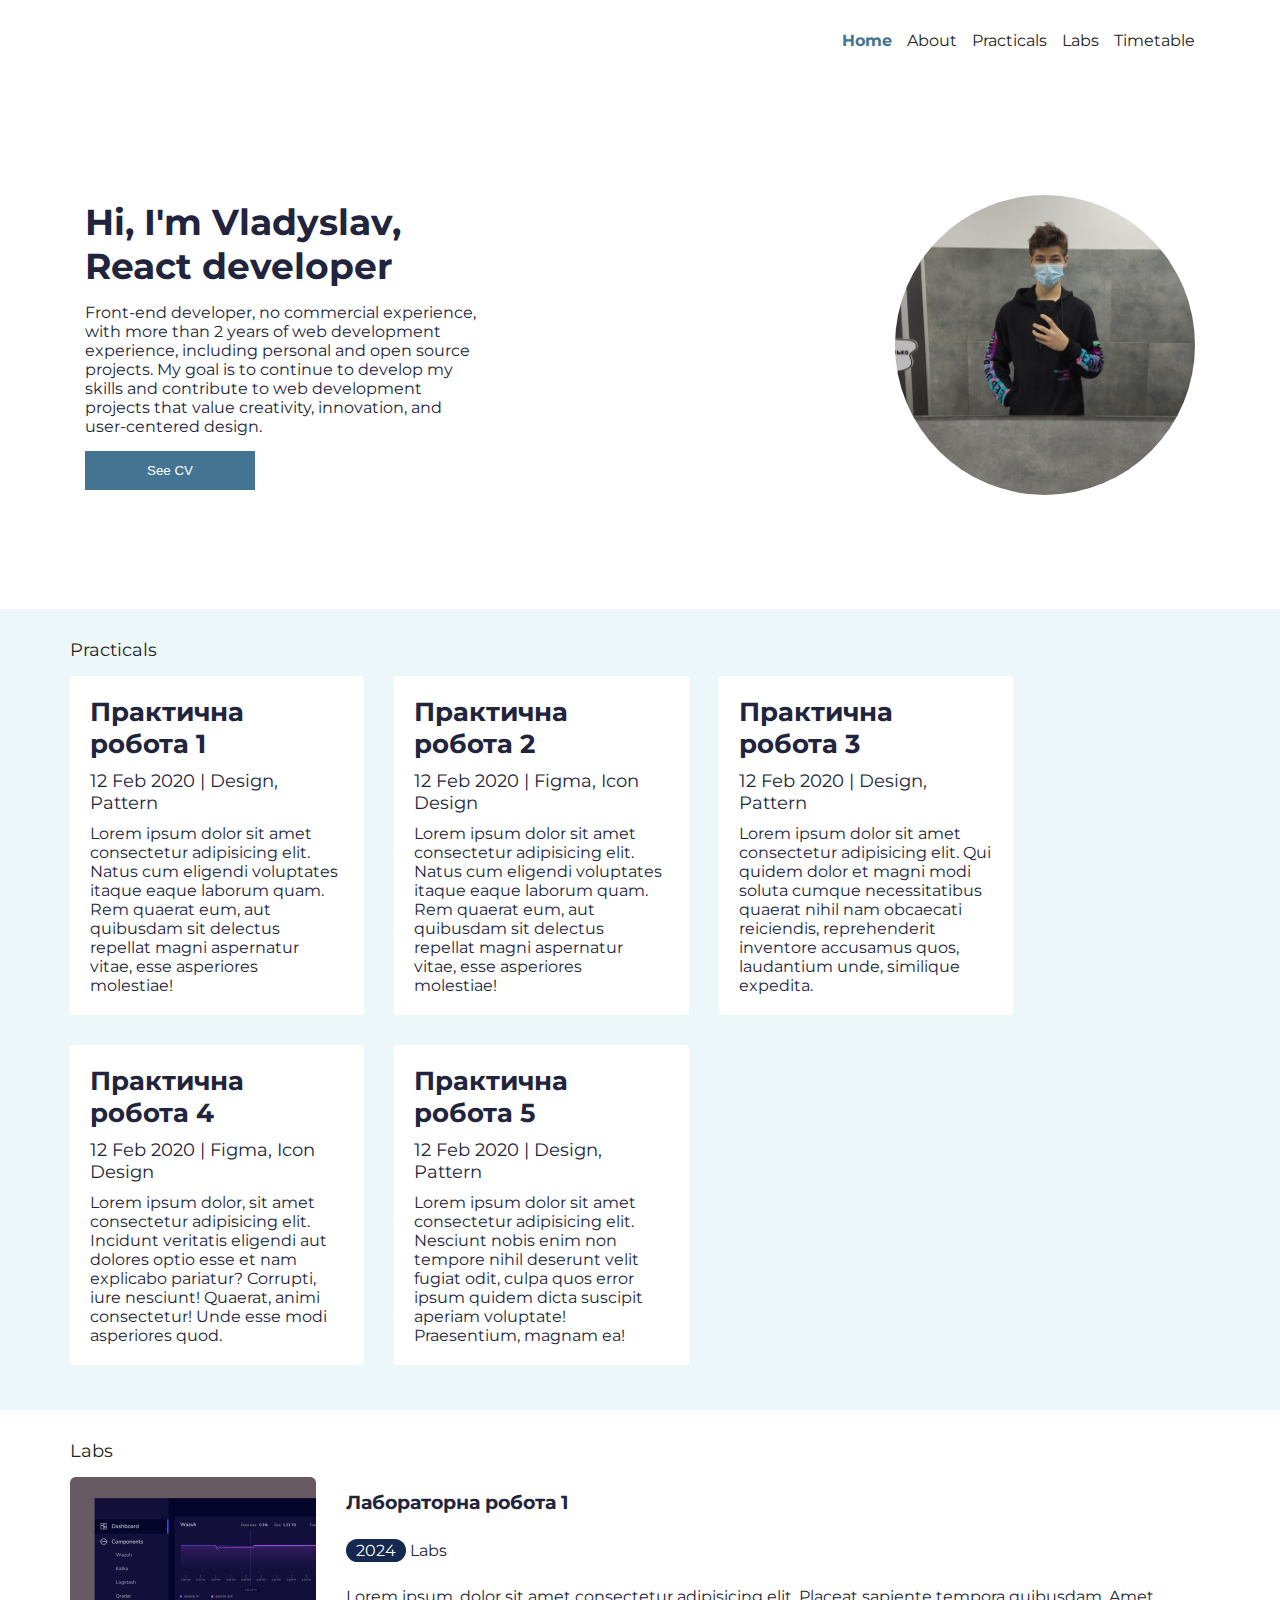
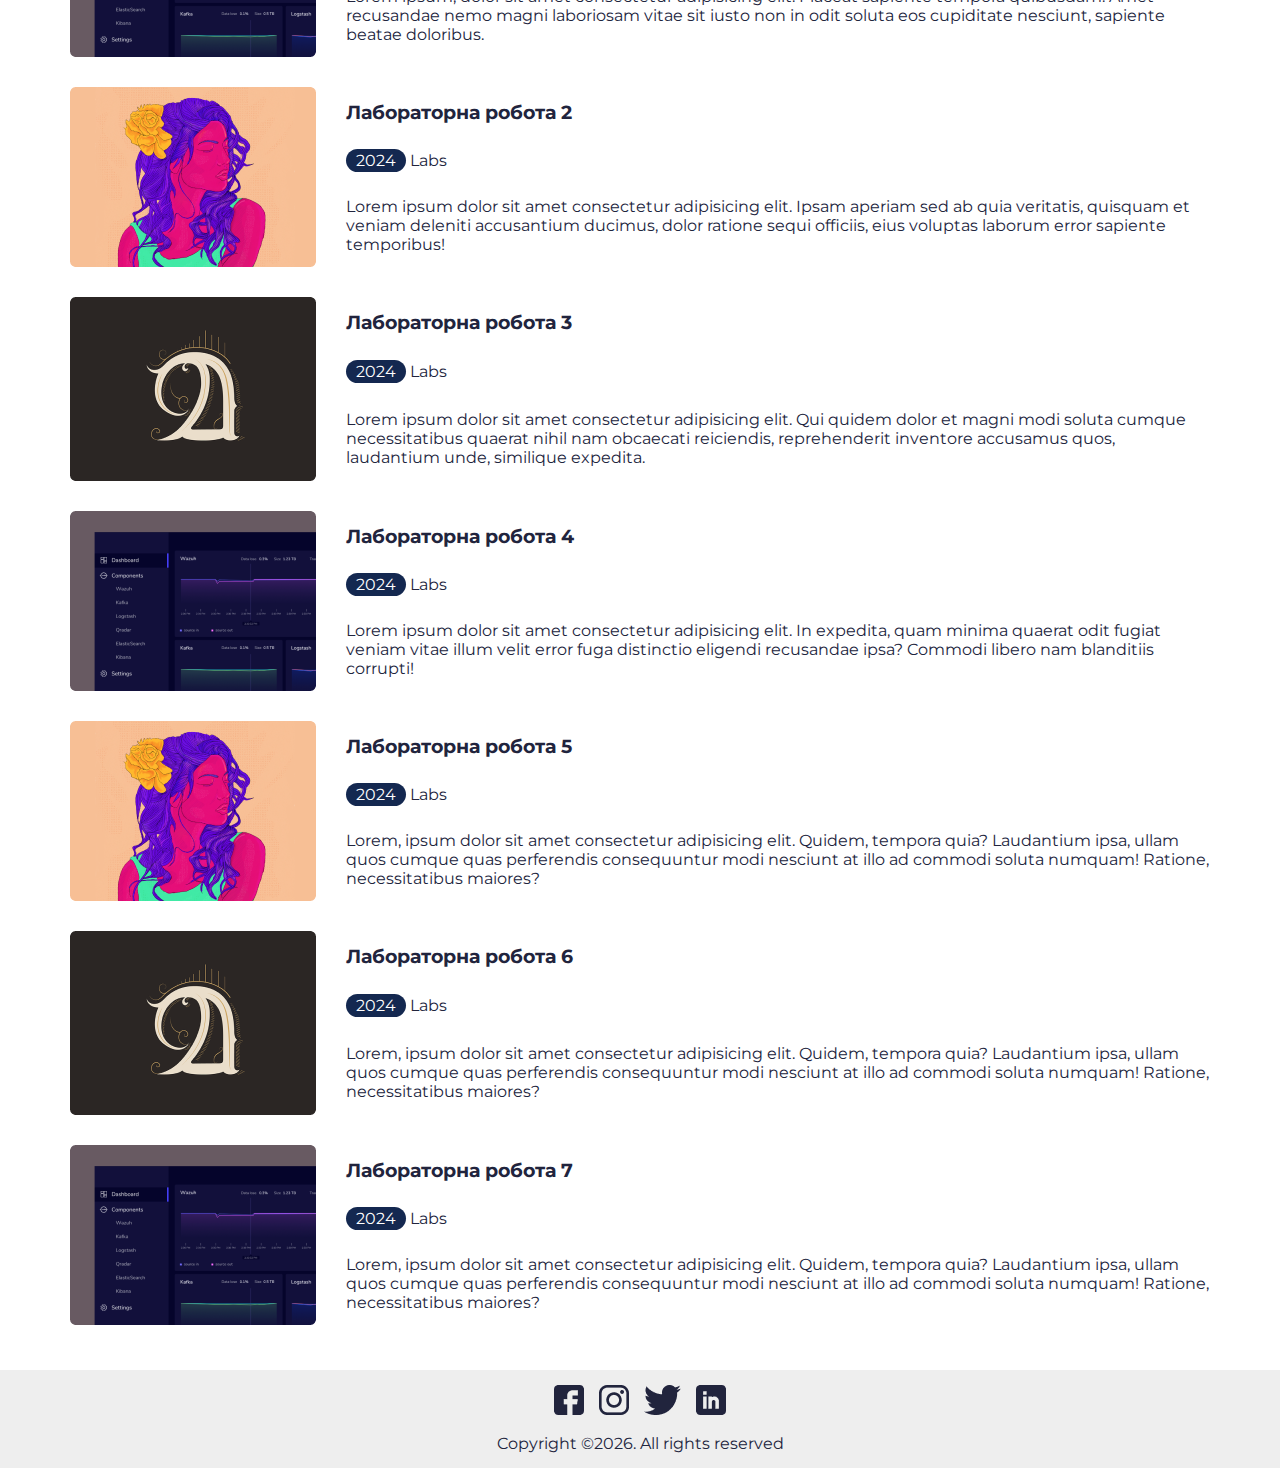
==== commit 21747166: "upgrade lab5, added lab7" ====
--- a/lab5/index.html
+++ b/lab5/index.html
@@ -264,25 +264,24 @@
 										commodi soluta numquam! Ratione, necessitatibus maiores?
 									</p>
 								</div>
-
-								<div class="lab">
-									<img
-										src="./assets/images/Rectangle 30.png"
-										alt="Lab 7"
-										class="labImage"
-									/>
-									<div class="labBody">
-										<h3>
-											<a href="./lab7/index.html">Лабораторна робота 7</a>
-										</h3>
-										<p><span>2024</span> Labs</p>
-										<p>
-											Lorem, ipsum dolor sit amet consectetur adipisicing elit.
-											Quidem, tempora quia? Laudantium ipsa, ullam quos cumque
-											quas perferendis consequuntur modi nesciunt at illo ad
-											commodi soluta numquam! Ratione, necessitatibus maiores?
-										</p>
-									</div>
+							</div>
+							<div class="lab">
+								<img
+									src="./assets/images/Rectangle 30.png"
+									alt="Lab 7"
+									class="labImage"
+								/>
+								<div class="labBody">
+									<h3>
+										<a href="./lab7/index.html">Лабораторна робота 7</a>
+									</h3>
+									<p><span>2024</span> Labs</p>
+									<p>
+										Lorem, ipsum dolor sit amet consectetur adipisicing elit.
+										Quidem, tempora quia? Laudantium ipsa, ullam quos cumque
+										quas perferendis consequuntur modi nesciunt at illo ad
+										commodi soluta numquam! Ratione, necessitatibus maiores?
+									</p>
 								</div>
 							</div>
 						</div>
